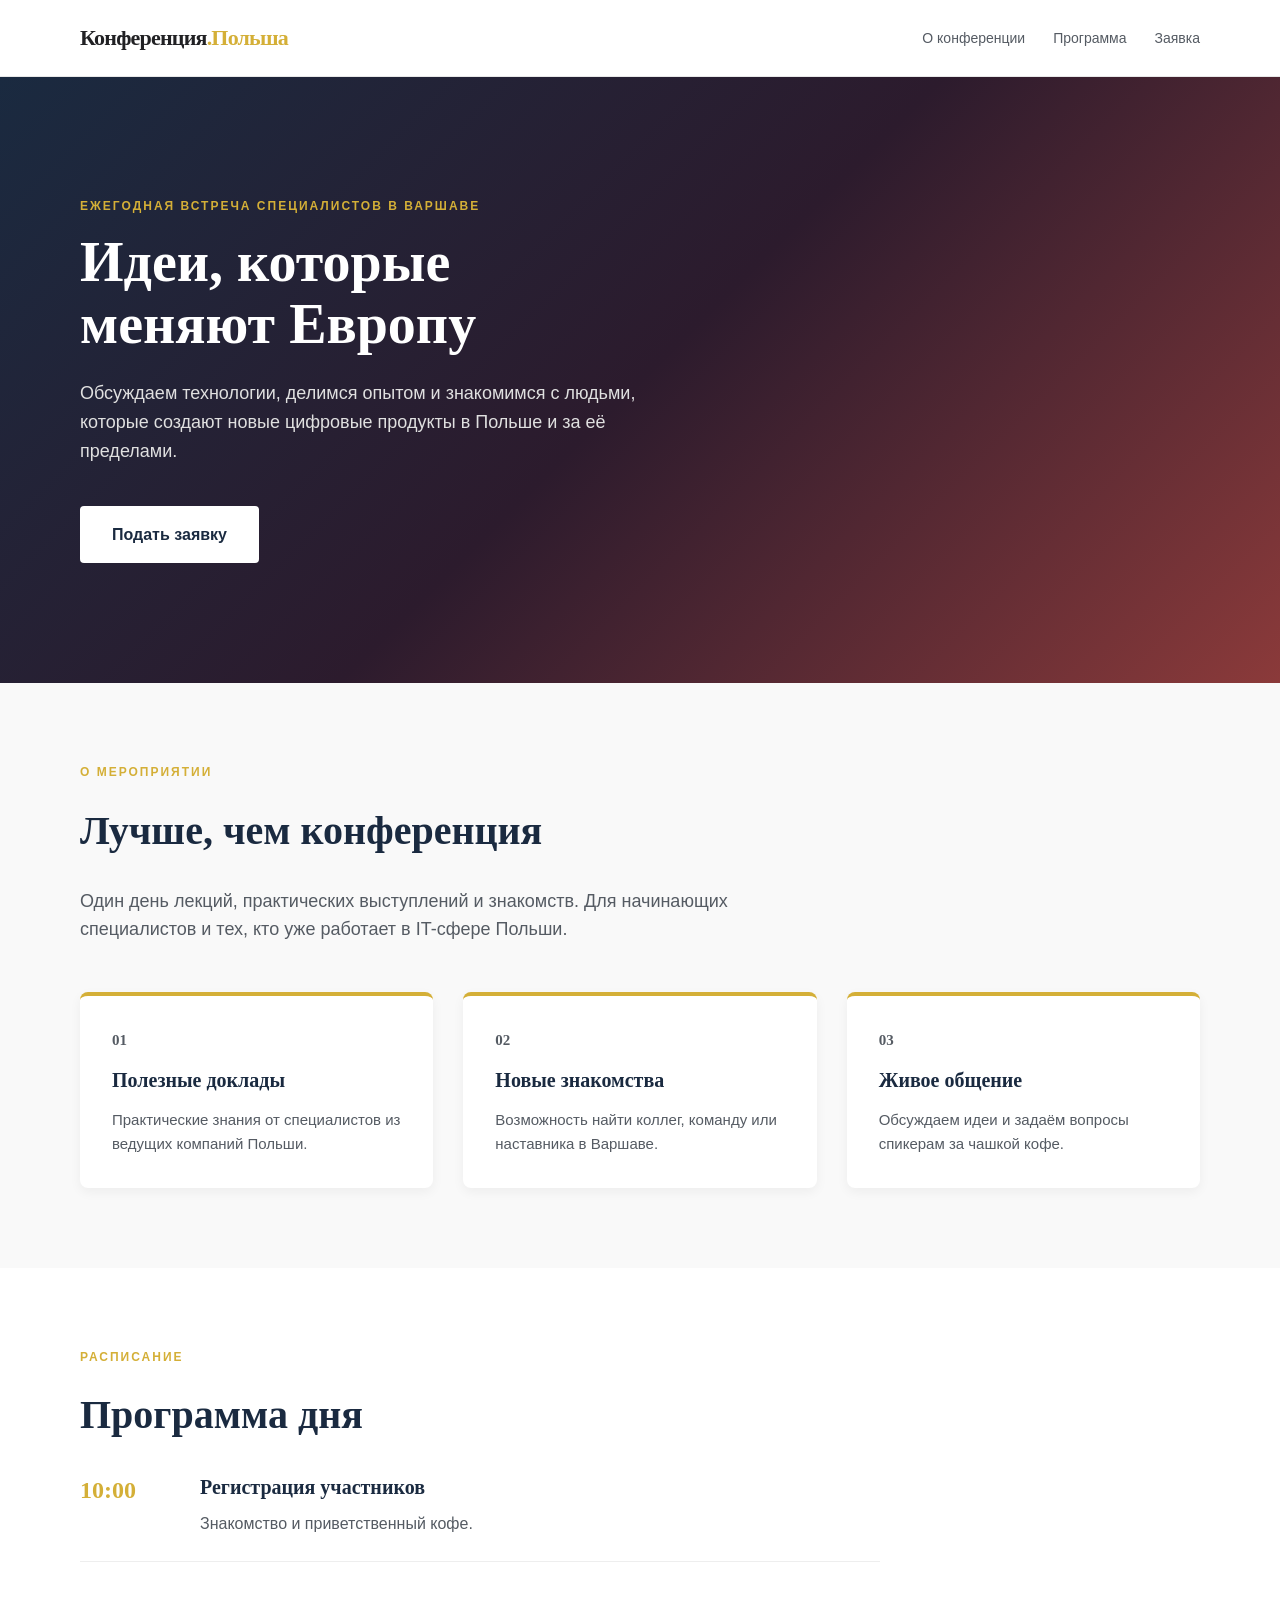
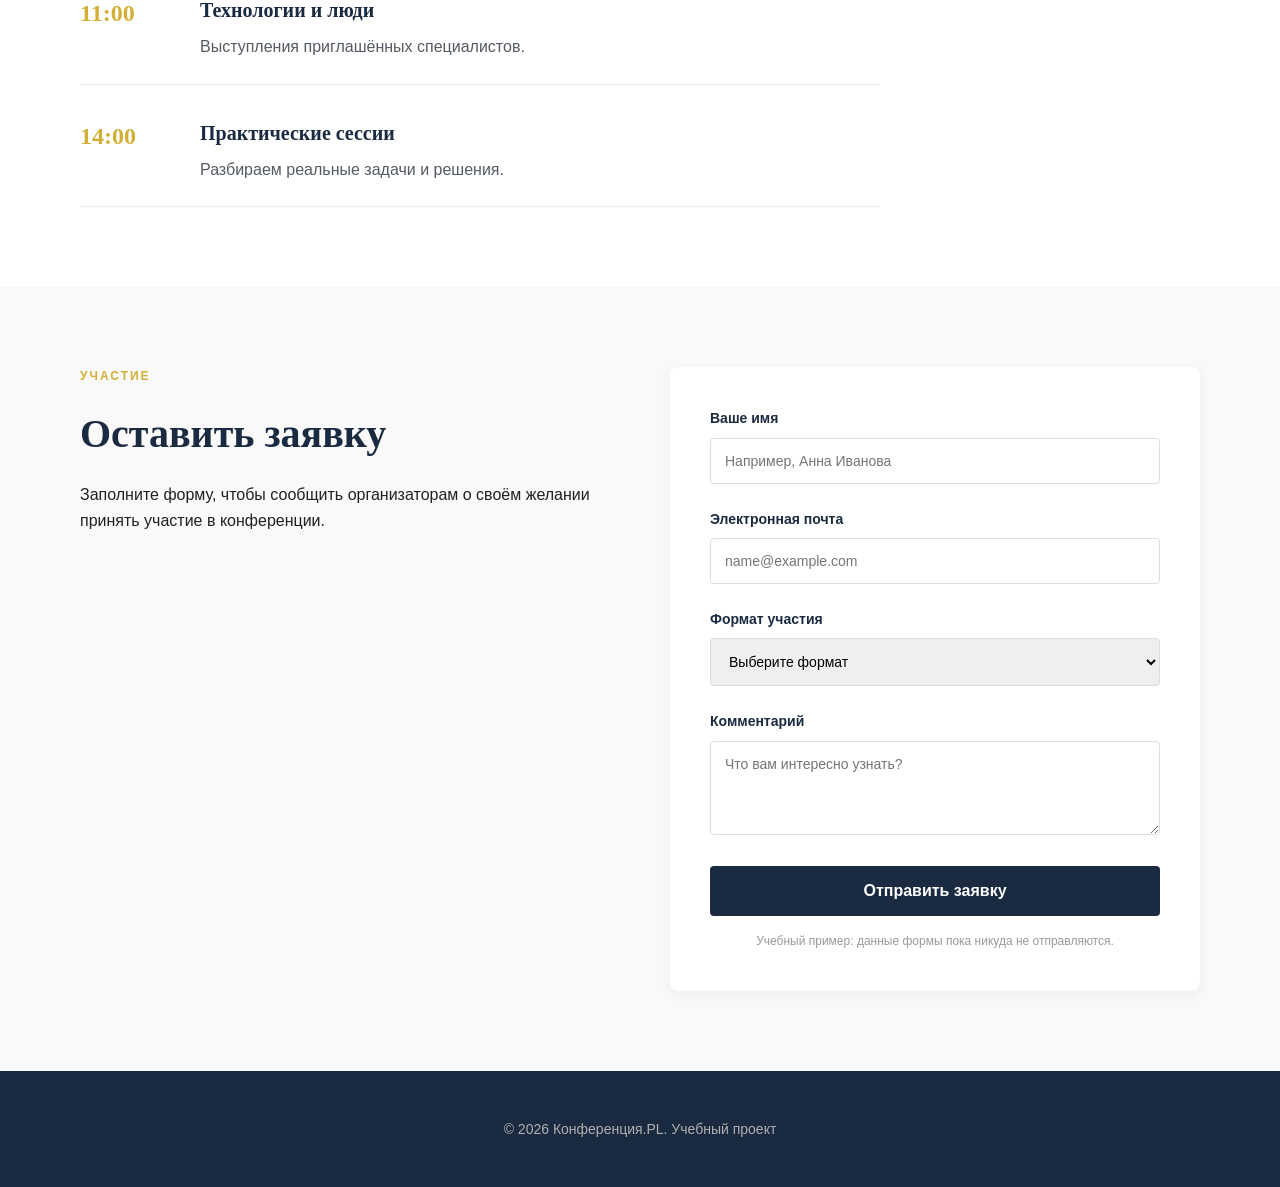
==== index.html @ 02f9df55 "Initial commit: сайт конференции" ====
<!DOCTYPE html>
<html lang="ru">
<head>
    <meta charset="UTF-8">
    <meta name="viewport" content="width=device-width, initial-scale=1.0">
    <title>Конференция.Польша</title>
    <link rel="stylesheet" href="style.css">
</head>
<body>

    <!-- ШАПКА САЙТА -->
    <header class="header">
        <div class="container header-inner">
            <a class="logo" href="index.html">
                Конференция<span>.Польша</span>
            </a>
            <nav class="navigation">
                <a href="#about">О конференции</a>
                <a href="#program">Программа</a>
                <a href="#application">Заявка</a>
            </nav>
        </div>
    </header>

    <main>
        <!-- ПЕРВЫЙ ЭКРАН: ГЕРОЙ -->
        <section class="hero">
            <div class="container">
                <p class="eyebrow">Ежегодная встреча специалистов в Варшаве</p>
                <h1>Идеи, которые<br>меняют Европу</h1>
                <p class="hero-description">
                    Обсуждаем технологии, делимся опытом и знакомимся с людьми, 
                    которые создают новые цифровые продукты в Польше и за её пределами.
                </p>
                <a class="button button-light" href="#application">Подать заявку</a>
            </div>
        </section>

        <!-- БЛОК О МЕРОПРИЯТИИ -->
        <section class="about" id="about">
            <div class="container">
                <p class="eyebrow">О мероприятии</p>
                <h2>Лучше, чем конференция</h2>
                <p class="section-desc">
                    Один день лекций, практических выступлений и знакомств. 
                    Для начинающих специалистов и тех, кто уже работает в IT-сфере Польши.
                </p>

                <div class="features">
                    <div class="feature-card">
                        <p class="feature-num">01</p>
                        <h3>Полезные доклады</h3>
                        <p>Практические знания от специалистов из ведущих компаний Польши.</p>
                    </div>
                    <div class="feature-card">
                        <p class="feature-num">02</p>
                        <h3>Новые знакомства</h3>
                        <p>Возможность найти коллег, команду или наставника в Варшаве.</p>
                    </div>
                    <div class="feature-card">
                        <p class="feature-num">03</p>
                        <h3>Живое общение</h3>
                        <p>Обсуждаем идеи и задаём вопросы спикерам за чашкой кофе.</p>
                    </div>
                </div>
            </div>
        </section>

        <!-- ПРОГРАММА -->
        <section class="program" id="program">
            <div class="container">
                <p class="eyebrow">Расписание</p>
                <h2>Программа дня</h2>

                <div class="schedule">
                    <div class="schedule-item">
                        <span class="time">10:00</span>
                        <div class="schedule-content">
                            <h3>Регистрация участников</h3>
                            <p>Знакомство и приветственный кофе.</p>
                        </div>
                    </div>
                    <div class="schedule-item">
                        <span class="time">11:00</span>
                        <div class="schedule-content">
                            <h3>Технологии и люди</h3>
                            <p>Выступления приглашённых специалистов.</p>
                        </div>
                    </div>
                    <div class="schedule-item">
                        <span class="time">14:00</span>
                        <div class="schedule-content">
                            <h3>Практические сессии</h3>
                            <p>Разбираем реальные задачи и решения.</p>
                        </div>
                    </div>
                </div>
            </div>
        </section>

        <!-- ФОРМА ЗАЯВКИ -->
        <section class="application" id="application">
            <div class="container application-grid">
                <div class="application-text">
                    <p class="eyebrow">Участие</p>
                    <h2>Оставить заявку</h2>
                    <p>Заполните форму, чтобы сообщить организаторам о своём желании принять участие в конференции.</p>
                </div>

                <div class="form-wrapper">
                    <form action="#" method="POST">
                        <div class="form-group">
                            <label for="name">Ваше имя</label>
                            <input type="text" id="name" placeholder="Например, Анна Иванова" required>
                        </div>
                        <div class="form-group">
                            <label for="email">Электронная почта</label>
                            <input type="email" id="email" placeholder="name@example.com" required>
                        </div>
                        <div class="form-group">
                            <label for="format">Формат участия</label>
                            <select id="format">
                                <option value="">Выберите формат</option>
                                <option value="offline">Офлайн (Варшава)</option>
                                <option value="online">Онлайн</option>
                            </select>
                        </div>
                        <div class="form-group">
                            <label for="comment">Комментарий</label>
                            <textarea id="comment" rows="4" placeholder="Что вам интересно узнать?"></textarea>
                        </div>
                        <button type="submit" class="button button-dark">Отправить заявку</button>
                        <p class="form-note">Учебный пример: данные формы пока никуда не отправляются.</p>
                    </form>
                </div>
            </div>
        </section>
    </main>

    <!-- ПОДВАЛ -->
    <footer class="footer">
        <div class="container footer-inner">
            <p>© 2026 Конференция.PL. Учебный проект</p>
        </div>
    </footer>

</body>
</html>
---- style.css ----
/* =====================================================
   1. ОСНОВНЫЕ НАСТРОЙКИ
   ===================================================== */

* {
    box-sizing: border-box;
    margin: 0;
    padding: 0;
}

body {
    font-family: Arial, sans-serif;
    color: #212124;
    background-color: #ffffff;
    line-height: 1.6;
}

/* Контейнер для центрирования */
.container {
    width: min(1120px, calc(100% - 40px));
    margin: 0 auto;
}

a {
    color: inherit;
    text-decoration: none;
}

/* =====================================================
   2. ШАПКА
   ===================================================== */

.header {
    background-color: #ffffff;
    border-bottom: 1px solid #e8e8e8;
}

.header-inner,
.footer-inner {
    display: flex;
    align-items: center;
    justify-content: space-between;
    gap: 24px;
    min-height: 76px;
}

.logo {
    font-size: 22px;
    font-weight: 800;
    letter-spacing: -0.8px;
    font-family: 'Times New Roman', Times, serif; /* Изменено на Times */
}

.logo span {
    color: #D4AF37; /* Золотисто-янтарный цвет (вместо оранжевого) */
}

.navigation {
    display: flex;
    gap: 28px;
    flex-wrap: wrap;
}

.navigation a {
    color: #555b63;
    font-size: 14px;
    transition: color 0.3s ease;
}

.navigation a:hover {
    color: #D4AF37;
}

/* =====================================================
   3. ГЕРОЙ-СЕКЦИЯ (Верхний баннер)
   ===================================================== */

.hero {
    /* Градиент в стиле Польши: глубокий синий и благородный бордовый/золотой */
    background: linear-gradient(135deg, #1A2A40 0%, #2C1B2D 50%, #8B3A3A 100%);
    color: #ffffff;
    padding: 120px 0;
}

.eyebrow {
    text-transform: uppercase;
    font-size: 12px;
    letter-spacing: 2px;
    margin-bottom: 16px;
    color: #D4AF37; /* Золотистый цвет */
    font-weight: bold;
}

.hero h1 {
    font-family: 'Times New Roman', Times, serif; /* Изменено на Times */
    font-size: 56px;
    line-height: 1.1;
    margin-bottom: 24px;
    font-weight: 700;
}

.hero-description {
    font-size: 18px;
    max-width: 600px;
    margin-bottom: 40px;
    color: #e0e0e0;
}

/* Кнопки */
.button {
    display: inline-block;
    padding: 16px 32px;
    font-size: 16px;
    font-weight: bold;
    border-radius: 4px;
    border: none;
    cursor: pointer;
    transition: background 0.3s ease, transform 0.2s;
    font-family: Arial, sans-serif;
}

.button-light {
    background-color: #ffffff;
    color: #1A2A40;
}

.button-light:hover {
    background-color: #f0f0f0;
    transform: translateY(-2px);
}

.button-dark {
    background-color: #1A2A40;
    color: #ffffff;
    width: 100%;
}

.button-dark:hover {
    background-color: #2C1B2D;
    transform: translateY(-2px);
}

/* =====================================================
   4. СЕКЦИИ (Общие стили)
   ===================================================== */

section {
    padding: 80px 0;
}

h2 {
    font-family: 'Times New Roman', Times, serif; /* Изменено на Times */
    font-size: 40px;
    margin-bottom: 24px;
    color: #1A2A40;
    font-weight: 700;
}

.section-desc {
    font-size: 18px;
    color: #555b63;
    max-width: 700px;
    margin-bottom: 48px;
}

/* =====================================================
   5. БЛОК "О МЕРОПРИЯТИИ" (Карточки)
   ===================================================== */

.about {
    background-color: #f9f9f9;
}

.features {
    display: flex;
    gap: 30px;
    flex-wrap: wrap;
}

.feature-card {
    flex: 1;
    min-width: 250px;
    background: #ffffff;
    padding: 32px;
    border-radius: 8px;
    box-shadow: 0 4px 12px rgba(0,0,0,0.05);
    border-top: 4px solid #D4AF37;
}

.feature-num {
    font-size: 24px;
    font-weight: bold;
    color: #D4AF37;
    margin-bottom: 12px;
    font-family: 'Times New Roman', Times, serif;
}

.feature-card h3 {
    font-size: 20px;
    margin-bottom: 12px;
    color: #1A2A40;
    font-family: 'Times New Roman', Times, serif;
}

.feature-card p {
    color: #555b63;
    font-size: 15px;
}

/* =====================================================
   6. ПРОГРАММА
   ===================================================== */

.program {
    background-color: #ffffff;
}

.schedule {
    display: flex;
    flex-direction: column;
    gap: 32px;
    max-width: 800px;
}

.schedule-item {
    display: flex;
    gap: 40px;
    padding-bottom: 24px;
    border-bottom: 1px solid #eee;
}

.time {
    font-size: 24px;
    font-weight: bold;
    color: #D4AF37;
    min-width: 80px;
    font-family: 'Times New Roman', Times, serif;
}

.schedule-content h3 {
    font-size: 20px;
    margin-bottom: 8px;
    color: #1A2A40;
    font-family: 'Times New Roman', Times, serif;
}

.schedule-content p {
    color: #555b63;
}

/* =====================================================
   7. ФОРМА ЗАЯВКИ
   ===================================================== */

.application {
    background-color: #f9f9f9;
    padding: 80px 0;
}

.application-grid {
    display: grid;
    grid-template-columns: 1fr 1fr;
    gap: 60px;
    align-items: start;
}

.application-text h2 {
    margin-bottom: 16px;
}

.form-wrapper {
    background: #ffffff;
    padding: 40px;
    border-radius: 8px;
    box-shadow: 0 4px 12px rgba(0,0,0,0.05);
}

.form-group {
    margin-bottom: 24px;
}

.form-group label {
    display: block;
    margin-bottom: 8px;
    font-weight: bold;
    font-size: 14px;
    color: #1A2A40;
}

.form-group input,
.form-group select,
.form-group textarea {
    width: 100%;
    padding: 14px;
    border: 1px solid #ddd;
    border-radius: 4px;
    font-family: Arial, sans-serif;
    font-size: 14px;
    transition: border 0.3s;
}

.form-group input:focus,
.form-group select:focus,
.form-group textarea:focus {
    outline: none;
    border-color: #D4AF37;
}

.form-group textarea {
    resize: vertical;
}

.form-note {
    margin-top: 16px;
    font-size: 12px;
    color: #999;
    text-align: center;
}

/* =====================================================
   8. ПОДВАЛ
   ===================================================== */

.footer {
    background-color: #1A2A40; /* Темно-синий, как в шапке */
    color: #ffffff;
    padding: 20px 0;
}

.footer-inner {
    justify-content: center;
    font-size: 14px;
    color: #b0b0b0;
}

/* =====================================================
   9. АДАПТИВНОСТЬ
   ===================================================== */

@media (max-width: 768px) {
    .application-grid {
        grid-template-columns: 1fr;
    }
    
    .hero h1 {
        font-size: 36px;
    }

    .header-inner {
        flex-direction: column;
        gap: 12px;
        padding: 16px 0;
    }

    .navigation {
        gap: 16px;
    }

    .schedule-item {
        flex-direction: column;
        gap: 8px;
    }
}
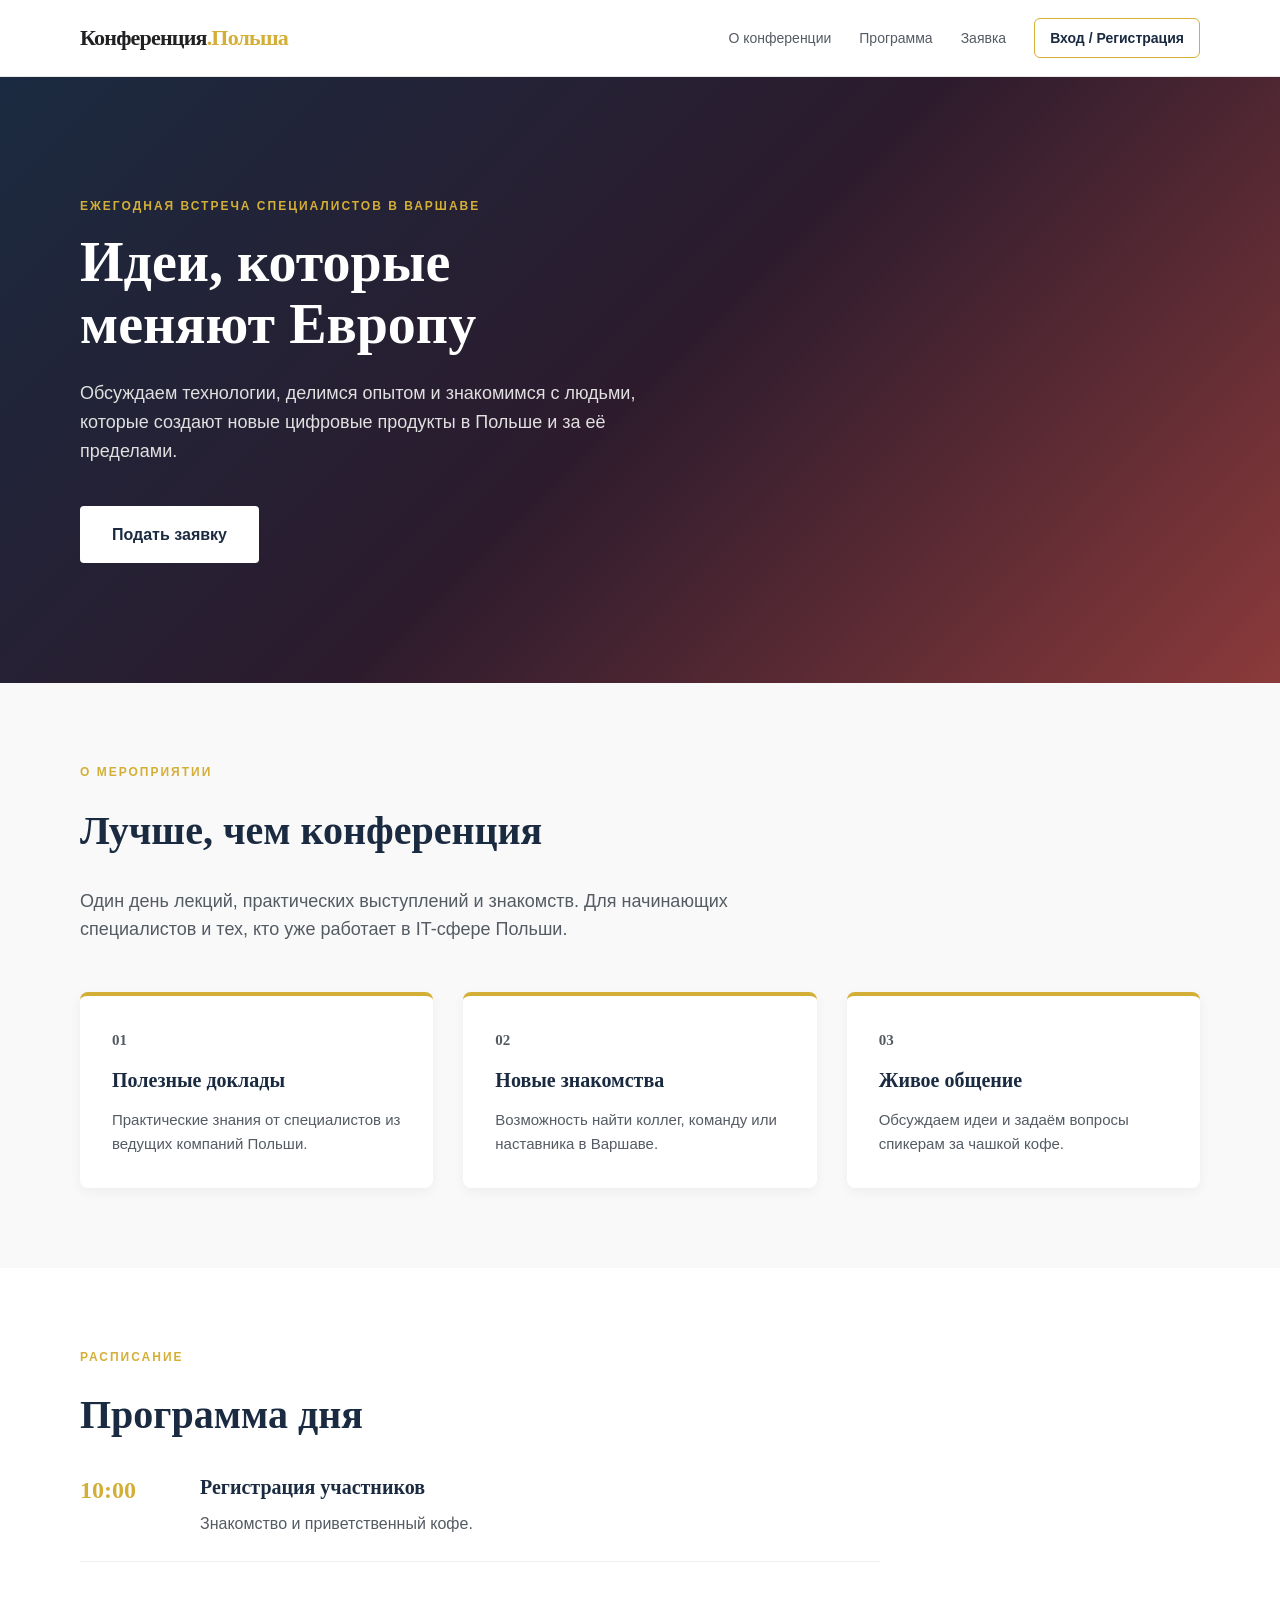
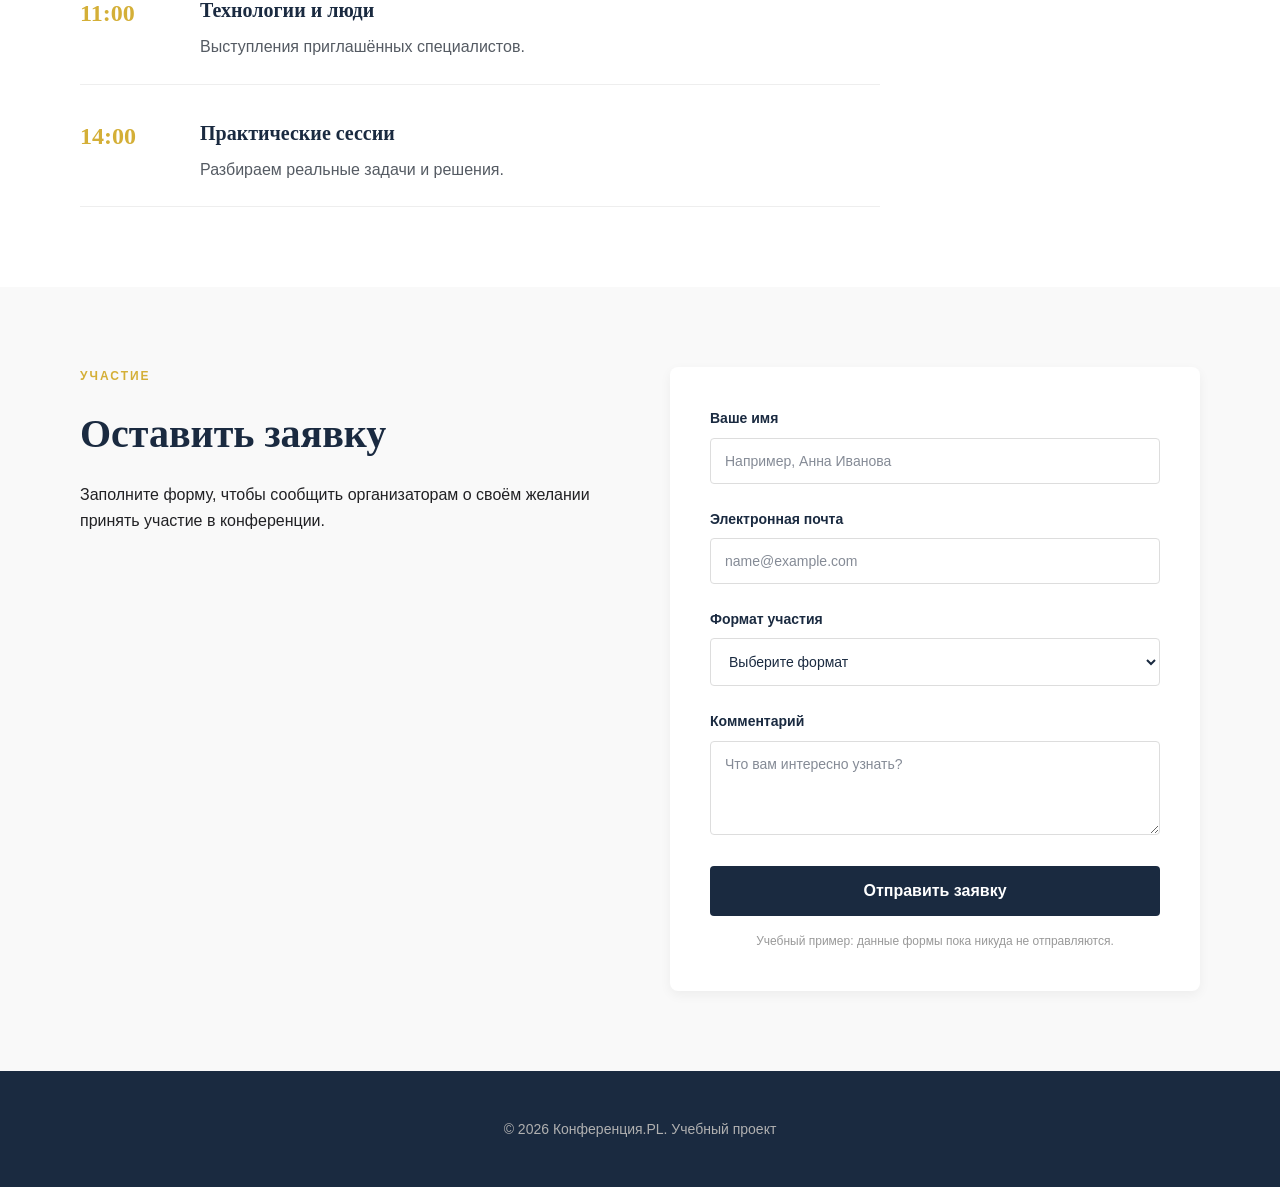
==== commit c32158a0: "Добавлены страницы входа и регистрации" ====
--- a/index.html
+++ b/index.html
@@ -18,6 +18,7 @@
                 <a href="#about">О конференции</a>
                 <a href="#program">Программа</a>
                 <a href="#application">Заявка</a>
+                <a class="nav-auth" href="login.html">Вход / Регистрация</a>
             </nav>
         </div>
     </header>
@@ -108,29 +109,30 @@
                 </div>
 
                 <div class="form-wrapper">
-                    <form action="#" method="POST">
+                    <form action="#" method="post" class="application-form" onsubmit="event.preventDefault(); this.querySelector('.form-feedback').hidden = false;">
                         <div class="form-group">
                             <label for="name">Ваше имя</label>
-                            <input type="text" id="name" placeholder="Например, Анна Иванова" required>
+                            <input type="text" id="name" name="name" autocomplete="name" placeholder="Например, Анна Иванова" required>
                         </div>
                         <div class="form-group">
                             <label for="email">Электронная почта</label>
-                            <input type="email" id="email" placeholder="name@example.com" required>
+                            <input type="email" id="email" name="email" autocomplete="email" placeholder="name@example.com" required>
                         </div>
                         <div class="form-group">
                             <label for="format">Формат участия</label>
-                            <select id="format">
-                                <option value="">Выберите формат</option>
+                            <select id="format" name="format" required>
+                                <option value="" selected disabled>Выберите формат</option>
                                 <option value="offline">Офлайн (Варшава)</option>
                                 <option value="online">Онлайн</option>
                             </select>
                         </div>
                         <div class="form-group">
                             <label for="comment">Комментарий</label>
-                            <textarea id="comment" rows="4" placeholder="Что вам интересно узнать?"></textarea>
+                            <textarea id="comment" name="comment" rows="4" placeholder="Что вам интересно узнать?"></textarea>
                         </div>
                         <button type="submit" class="button button-dark">Отправить заявку</button>
                         <p class="form-note">Учебный пример: данные формы пока никуда не отправляются.</p>
+                        <p class="form-feedback" role="status" aria-live="polite" hidden>Форма заполнена. Чтобы заявки сохранялись, нужно подключить серверную обработку.</p>
                     </form>
                 </div>
             </div>
@@ -145,4 +147,4 @@
     </footer>
 
 </body>
-</html>+</html>
--- a/style.css
+++ b/style.css
@@ -360,4 +360,268 @@
         flex-direction: column;
         gap: 8px;
     }
-}+}
+
+/* =====================================================
+   10. ДОПОЛНЕНИЯ ПО ПРИМЕРУ POPA.CSS
+   Названия исходных классов и градиент .hero сохранены.
+   ===================================================== */
+
+/* Подвал остаётся снизу даже на коротких страницах входа. */
+body {
+    display: flex;
+    min-height: 100vh;
+    flex-direction: column;
+}
+
+main {
+    flex: 1;
+}
+
+/* Ссылка на вход в шапке. */
+.navigation {
+    align-items: center;
+}
+
+.navigation .nav-auth {
+    display: inline-flex;
+    align-items: center;
+    min-height: 38px;
+    padding: 8px 15px;
+    border: 1px solid #D4AF37;
+    border-radius: 6px;
+    color: #1A2A40;
+    font-weight: 700;
+    transition: background-color 0.2s, color 0.2s;
+}
+
+.navigation .nav-auth:hover,
+.navigation .nav-auth[aria-current="page"] {
+    background-color: #1A2A40;
+    color: #ffffff;
+}
+
+/* Улучшения полей и карточек из исходных примеров. */
+.feature-card {
+    transition: transform 0.2s ease, box-shadow 0.2s ease;
+}
+
+.feature-card:hover {
+    transform: translateY(-4px);
+    box-shadow: 0 12px 26px rgba(26, 42, 64, 0.10);
+}
+
+.form-group input,
+.form-group select,
+.form-group textarea {
+    color: #1A2A40;
+    background-color: #ffffff;
+}
+
+.form-group input::placeholder,
+.form-group textarea::placeholder {
+    color: #858b96;
+}
+
+.form-group input:focus,
+.form-group select:focus,
+.form-group textarea:focus {
+    box-shadow: 0 0 0 3px rgba(212, 175, 55, 0.16);
+}
+
+/* Состояния кнопок и ссылок для клавиатуры. */
+a:focus-visible,
+button:focus-visible,
+input:focus-visible,
+select:focus-visible,
+textarea:focus-visible {
+    outline: 2px solid #D4AF37;
+    outline-offset: 3px;
+}
+
+/* Подсказка показывается только после попытки отправить демо-форму. */
+.form-feedback {
+    margin-top: 16px;
+    padding: 12px 14px;
+    border-left: 3px solid #D4AF37;
+    border-radius: 4px;
+    background-color: #faf6e8;
+    color: #1A2A40;
+    font-size: 14px;
+}
+
+.form-feedback[hidden] {
+    display: none;
+}
+
+/* =====================================================
+   11. ВХОД И РЕГИСТРАЦИЯ (по примерам 13.html / 14.html)
+   ===================================================== */
+.auth-section {
+    min-height: calc(100vh - 192px);
+    display: flex;
+    align-items: center;
+    padding: 75px 0;
+    background: #f9f9f9;
+}
+
+.auth-grid {
+    width: 100%;
+    display: grid;
+    grid-template-columns: minmax(0, 480px);
+    justify-content: center;
+}
+
+.auth-grid .form-wrapper {
+    width: 100%;
+    border: 1px solid #e8e8e8;
+    border-top: 4px solid #D4AF37;
+    box-shadow: 0 10px 30px rgba(26, 42, 64, 0.07);
+}
+
+.auth-title {
+    margin-bottom: 10px;
+    font-size: 38px;
+    line-height: 1.15;
+}
+
+.auth-description {
+    margin-bottom: 28px;
+    color: #555b63;
+    font-size: 15px;
+}
+
+.auth-switch {
+    margin-top: 20px;
+    color: #555b63;
+    font-size: 14px;
+    text-align: center;
+}
+
+.auth-switch a {
+    color: #8B3A3A;
+    font-weight: 700;
+    text-decoration: underline;
+    text-underline-offset: 3px;
+}
+
+.auth-switch a:hover {
+    color: #1A2A40;
+}
+
+/* Чекбокс в форме регистрации; адаптирован из popa.css. */
+.checkbox-group {
+    display: flex;
+    flex-direction: row;
+    align-items: flex-start;
+    gap: 12px;
+    margin-top: 6px;
+}
+
+.checkbox-group input[type="checkbox"] {
+    appearance: none;
+    flex: 0 0 21px;
+    width: 21px;
+    height: 21px;
+    margin-top: 1px;
+    padding: 0;
+    border: 2px solid #D4AF37;
+    border-radius: 5px;
+    background: #ffffff;
+    cursor: pointer;
+}
+
+.checkbox-group input[type="checkbox"]:checked {
+    background: #1A2A40;
+    border-color: #1A2A40;
+    box-shadow: inset 0 0 0 4px #ffffff;
+}
+
+.checkbox-group label {
+    margin: 0;
+    font-size: 13px;
+    font-weight: normal;
+    line-height: 1.5;
+    color: #555b63;
+    cursor: pointer;
+}
+
+@media (max-width: 768px) {
+    .hero {
+        padding: 85px 0;
+    }
+
+    section {
+        padding: 65px 0;
+    }
+
+    .features {
+        gap: 18px;
+    }
+
+    .application-grid {
+        gap: 30px;
+    }
+
+    .auth-section {
+        min-height: auto;
+        padding: 60px 0;
+    }
+}
+
+@media (max-width: 480px) {
+    .container {
+        width: calc(100% - 30px);
+    }
+
+    .logo {
+        font-size: 20px;
+    }
+
+    .navigation {
+        gap: 10px 16px;
+        justify-content: center;
+    }
+
+    .navigation a {
+        font-size: 13px;
+    }
+
+    .navigation .nav-auth {
+        padding: 6px 10px;
+    }
+
+    .hero {
+        padding: 75px 0;
+    }
+
+    .hero h1 {
+        font-size: clamp(32px, 10vw, 42px);
+    }
+
+    .hero-description,
+    .section-desc {
+        font-size: 16px;
+    }
+
+    h2 {
+        font-size: 32px;
+    }
+
+    .feature-card {
+        min-width: 0;
+        flex-basis: 100%;
+    }
+
+    .form-wrapper {
+        padding: 26px 20px;
+    }
+
+    .auth-title {
+        font-size: 32px;
+    }
+
+    .footer-inner {
+        text-align: center;
+    }
+}
